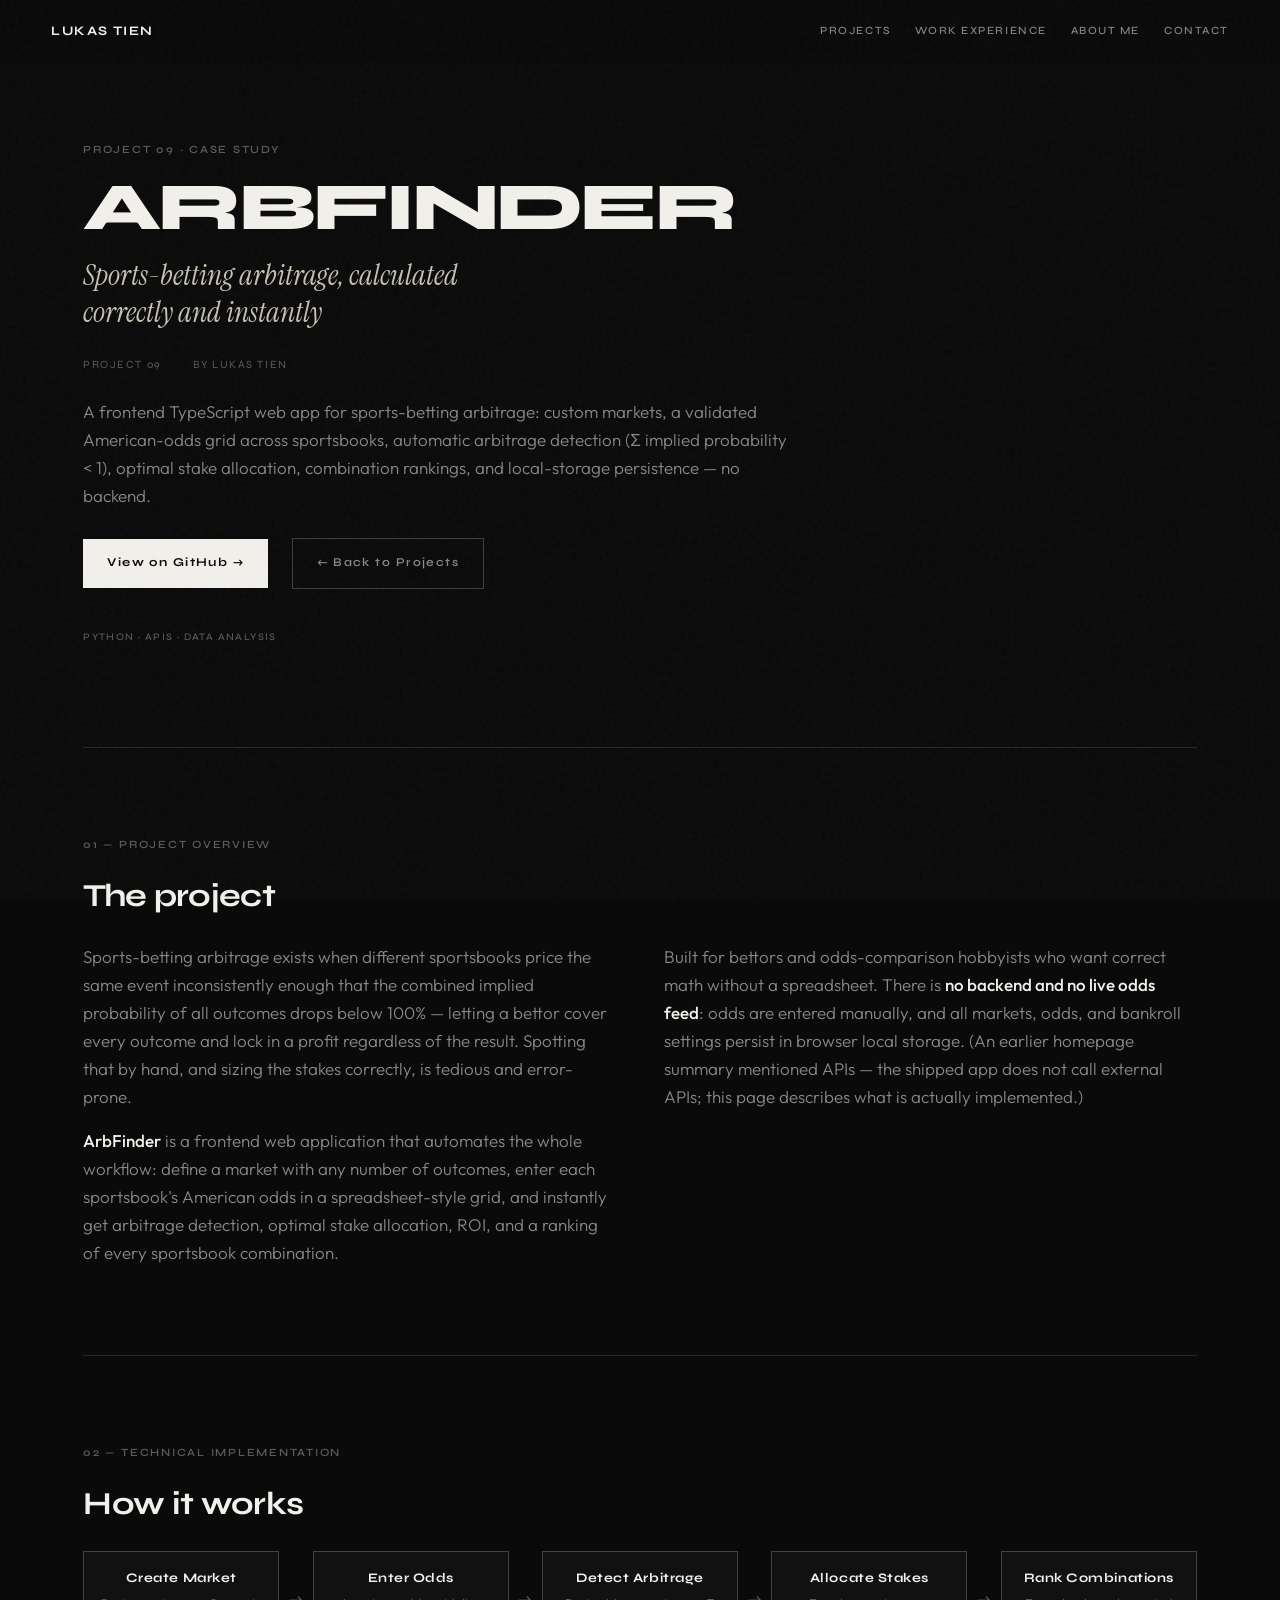
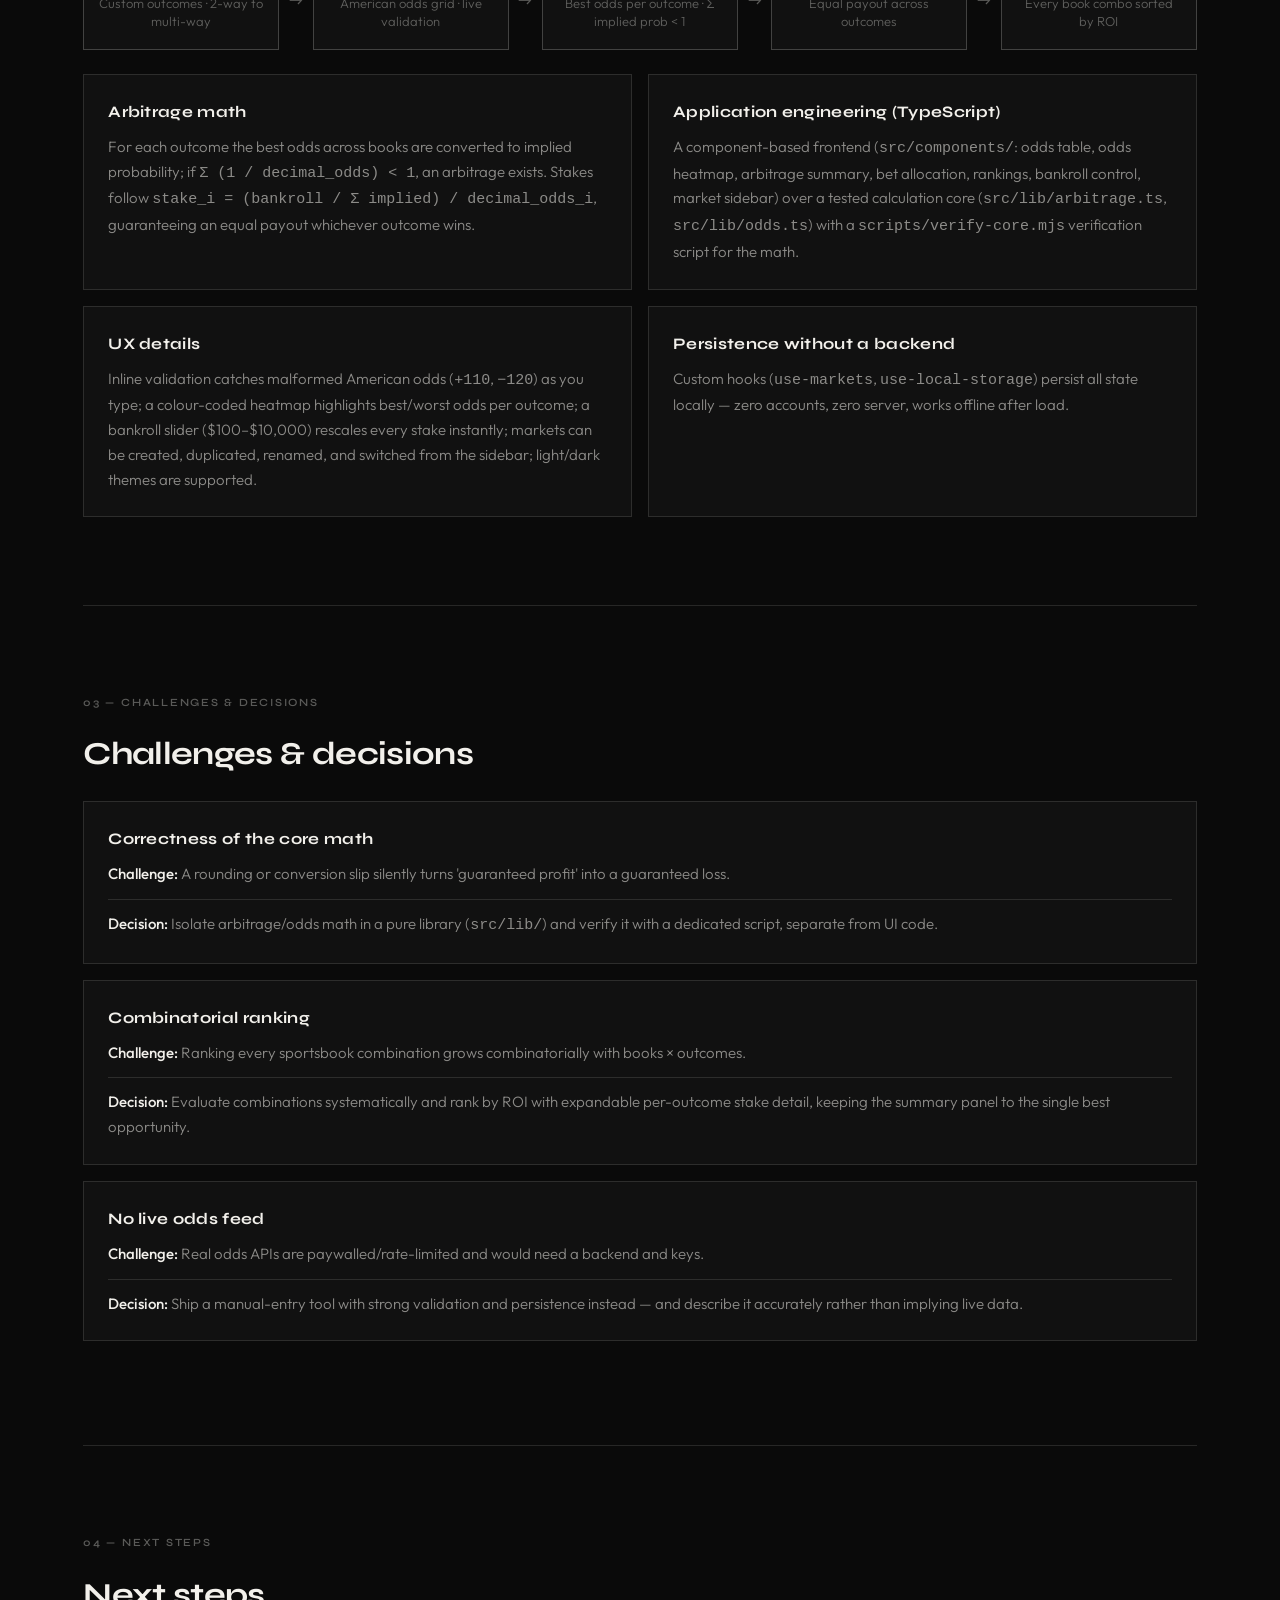
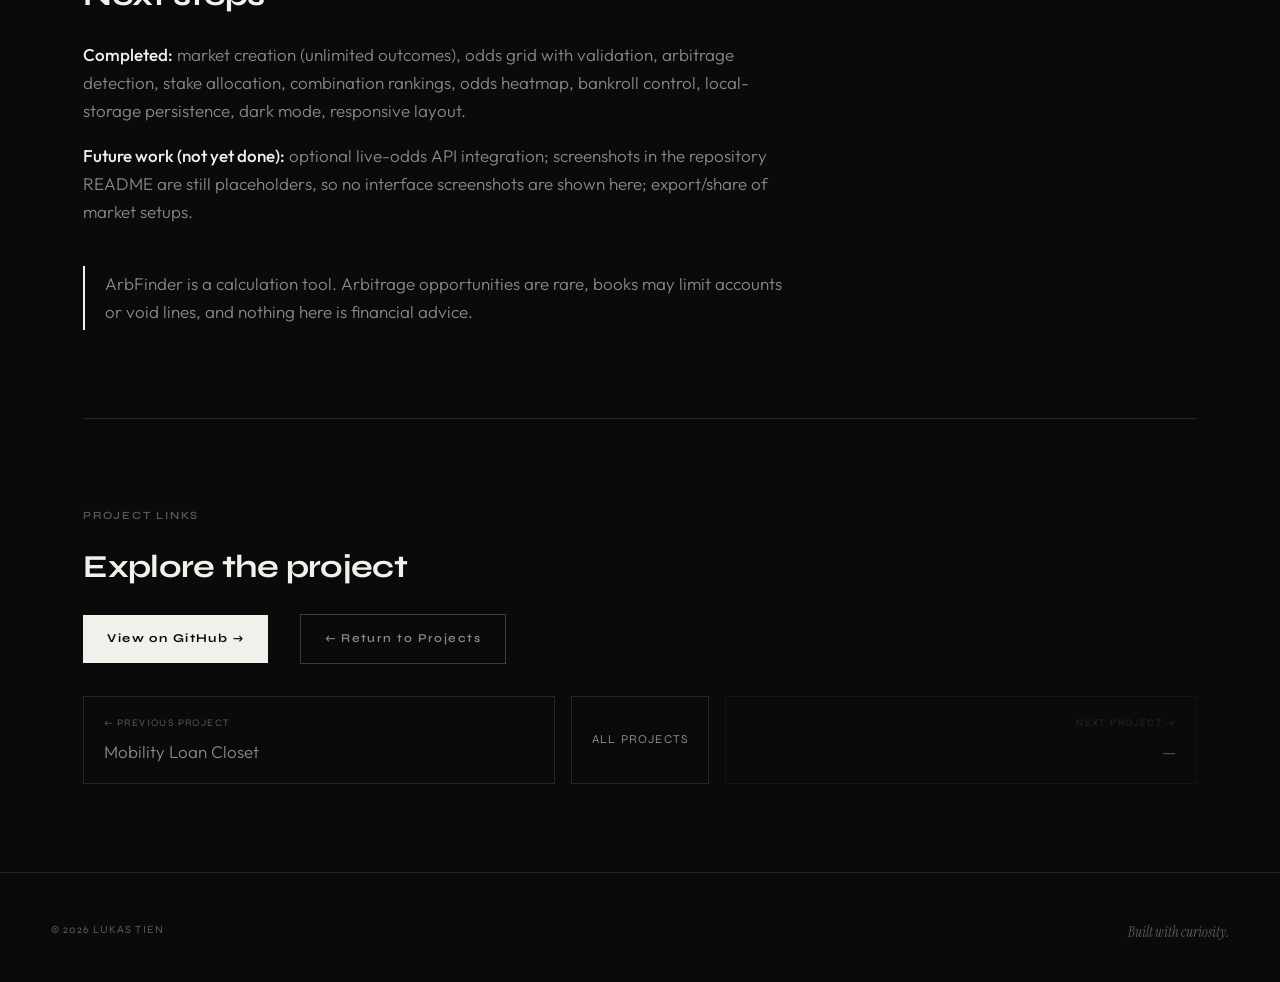
==== projects/arbfinder/index.html @ be638fed "Transform portfolio into interactive project archive with 9 case studies" ====
<!DOCTYPE html>
<html lang="en">
<head>
  <meta charset="UTF-8" />
  <meta name="viewport" content="width=device-width, initial-scale=1.0" />
  <meta name="description" content="A frontend TypeScript web app for sports-betting arbitrage: custom markets, a validated American-odds grid across sportsbooks, automatic arbitrage detection (Σ implied probability < 1), optimal stake allocation, combination rankings, and local-storage persistence — no backend." />
  <title>ArbFinder — Case Study | Lukas Tien</title>
  <link rel="icon" href="../../assets/favicon.svg" type="image/svg+xml" />
  <meta property="og:type" content="article" />
  <meta property="og:title" content="ArbFinder | Lukas Tien" />
  <meta property="og:description" content="A frontend TypeScript web app for sports-betting arbitrage: custom markets, a validated American-odds grid across sportsbooks, automatic arbitrage detection (Σ implied probability < 1), optimal stake allocation, combination rankings, and local-storage persistence — no backend." />
  <meta property="og:url" content="https://lukastien.github.io/projects/arbfinder/" />
  
  <link rel="preconnect" href="https://fonts.googleapis.com" />
  <link rel="preconnect" href="https://fonts.gstatic.com" crossorigin />
  <link href="https://fonts.googleapis.com/css2?family=Instrument+Serif:ital@0;1&family=Outfit:wght@300;400;500&family=Syne:wght@500;600;700;800&display=swap" rel="stylesheet" />
  <link rel="stylesheet" href="../../styles.css" />
  <link rel="stylesheet" href="../../case-study.css" />
</head>
<body>
  <a class="skip-link" href="#main">Skip to content</a>
  <header class="site-header">
    <a href="../../index.html#top" class="logo">LUKAS TIEN</a>
    <nav class="nav" aria-label="Primary">
      <a href="../../index.html#projects">PROJECTS</a>
      <a href="../../index.html#experience">WORK EXPERIENCE</a>
      <a href="../../index.html#about">ABOUT ME</a>
      <a href="../../index.html#contact">CONTACT</a>
    </nav>
    <button class="nav-toggle" aria-label="Open menu" aria-expanded="false"><span></span><span></span></button>
  </header>
  <nav class="mobile-nav" aria-label="Mobile" hidden>
    <a href="../../index.html#projects">PROJECTS</a>
    <a href="../../index.html#experience">WORK EXPERIENCE</a>
    <a href="../../index.html#about">ABOUT ME</a>
    <a href="../../index.html#contact">CONTACT</a>
  </nav>
  <main class="case-main" id="main">
    <section class="case-section case-hero" aria-labelledby="case-title">
      <p class="case-kicker">PROJECT 09 · CASE STUDY</p>
      <h1 id="case-title" class="case-title">ARBFINDER</h1>
      <p class="case-subtitle">Sports-betting arbitrage, calculated correctly and instantly</p>
      <div class="case-meta"><span>PROJECT 09</span><span>BY LUKAS TIEN</span></div>
      <div class="case-copy"><p>A frontend TypeScript web app for sports-betting arbitrage: custom markets, a validated American-odds grid across sportsbooks, automatic arbitrage detection (Σ implied probability < 1), optimal stake allocation, combination rankings, and local-storage persistence — no backend.</p></div>
      <div class="case-actions"><a class="btn-primary" href="https://github.com/lukastien/arbfinder" target="_blank" rel="noopener noreferrer">View on GitHub →</a><a class="btn-ghost" href="../../index.html#projects">← Back to Projects</a></div>
      <p class="timeline-tech">PYTHON · APIS · DATA ANALYSIS</p>
    </section>
    <section class="case-section" aria-labelledby="ov9"><p class="case-kicker">01 — PROJECT OVERVIEW</p><h2 id="ov9" class="case-h2">The project</h2><div class="two-col"><div class="case-copy"><p>Sports-betting arbitrage exists when different sportsbooks price the same event inconsistently enough that the combined implied probability of all outcomes drops below 100% — letting a bettor cover every outcome and lock in a profit regardless of the result. Spotting that by hand, and sizing the stakes correctly, is tedious and error-prone.</p><p><strong>ArbFinder</strong> is a frontend web application that automates the whole workflow: define a market with any number of outcomes, enter each sportsbook's American odds in a spreadsheet-style grid, and instantly get arbitrage detection, optimal stake allocation, ROI, and a ranking of every sportsbook combination.</p></div><div class="case-copy"><p>Built for bettors and odds-comparison hobbyists who want correct math without a spreadsheet. There is <strong>no backend and no live odds feed</strong>: odds are entered manually, and all markets, odds, and bankroll settings persist in browser local storage. (An earlier homepage summary mentioned APIs — the shipped app does not call external APIs; this page describes what is actually implemented.)</p></div></div></section>
    <section class="case-section" aria-labelledby="tech9"><p class="case-kicker">02 — TECHNICAL IMPLEMENTATION</p><h2 id="tech9" class="case-h2">How it works</h2><div class="arch-flow" role="img" aria-label="Workflow: Create Market then Enter Odds then Detect Arbitrage then Allocate Stakes then Rank Combinations"><div class="arch-node"><b>Create Market</b><span>Custom outcomes · 2-way to multi-way</span></div><span class="arch-arrow" aria-hidden="true">→</span><div class="arch-node"><b>Enter Odds</b><span>American odds grid · live validation</span></div><span class="arch-arrow" aria-hidden="true">→</span><div class="arch-node"><b>Detect Arbitrage</b><span>Best odds per outcome · Σ implied prob &lt; 1</span></div><span class="arch-arrow" aria-hidden="true">→</span><div class="arch-node"><b>Allocate Stakes</b><span>Equal payout across outcomes</span></div><span class="arch-arrow" aria-hidden="true">→</span><div class="arch-node"><b>Rank Combinations</b><span>Every book combo sorted by ROI</span></div></div><div style="margin-top:1.5rem;"><div class="card-grid"><article class="info-card"><h3 class="case-h3">Arbitrage math</h3><p>For each outcome the best odds across books are converted to implied probability; if <code>Σ (1 / decimal_odds) &lt; 1</code>, an arbitrage exists. Stakes follow <code>stake_i = (bankroll / Σ implied) / decimal_odds_i</code>, guaranteeing an equal payout whichever outcome wins.</p></article><article class="info-card"><h3 class="case-h3">Application engineering (TypeScript)</h3><p>A component-based frontend (<code>src/components/</code>: odds table, odds heatmap, arbitrage summary, bet allocation, rankings, bankroll control, market sidebar) over a tested calculation core (<code>src/lib/arbitrage.ts</code>, <code>src/lib/odds.ts</code>) with a <code>scripts/verify-core.mjs</code> verification script for the math.</p></article><article class="info-card"><h3 class="case-h3">UX details</h3><p>Inline validation catches malformed American odds (<code>+110</code>, <code>−120</code>) as you type; a colour-coded heatmap highlights best/worst odds per outcome; a bankroll slider ($100–$10,000) rescales every stake instantly; markets can be created, duplicated, renamed, and switched from the sidebar; light/dark themes are supported.</p></article><article class="info-card"><h3 class="case-h3">Persistence without a backend</h3><p>Custom hooks (<code>use-markets</code>, <code>use-local-storage</code>) persist all state locally — zero accounts, zero server, works offline after load.</p></article></div></div></section>
    <section class="case-section" aria-labelledby="ch9"><p class="case-kicker">03 — CHALLENGES & DECISIONS</p><h2 id="ch9" class="case-h2">Challenges & decisions</h2><article class="challenge-card"><h3 class="case-h3">Correctness of the core math</h3><p><strong>Challenge:</strong> A rounding or conversion slip silently turns 'guaranteed profit' into a guaranteed loss.</p><p class="decision"><strong>Decision:</strong> Isolate arbitrage/odds math in a pure library (<code>src/lib/</code>) and verify it with a dedicated script, separate from UI code.</p></article><article class="challenge-card"><h3 class="case-h3">Combinatorial ranking</h3><p><strong>Challenge:</strong> Ranking every sportsbook combination grows combinatorially with books × outcomes.</p><p class="decision"><strong>Decision:</strong> Evaluate combinations systematically and rank by ROI with expandable per-outcome stake detail, keeping the summary panel to the single best opportunity.</p></article><article class="challenge-card"><h3 class="case-h3">No live odds feed</h3><p><strong>Challenge:</strong> Real odds APIs are paywalled/rate-limited and would need a backend and keys.</p><p class="decision"><strong>Decision:</strong> Ship a manual-entry tool with strong validation and persistence instead — and describe it accurately rather than implying live data.</p></article></section>
    <section class="case-section" aria-labelledby="next9"><p class="case-kicker">04 — NEXT STEPS</p><h2 id="next9" class="case-h2">Next steps</h2><div class="case-copy"><p><strong>Completed:</strong> market creation (unlimited outcomes), odds grid with validation, arbitrage detection, stake allocation, combination rankings, odds heatmap, bankroll control, local-storage persistence, dark mode, responsive layout.</p><p><strong>Future work (not yet done):</strong> optional live-odds API integration; screenshots in the repository README are still placeholders, so no interface screenshots are shown here; export/share of market setups.</p><p class="callout">ArbFinder is a calculation tool. Arbitrage opportunities are rare, books may limit accounts or void lines, and nothing here is financial advice.</p></div></section>

    <section class="case-section" aria-labelledby="links-title">
      <p class="case-kicker">PROJECT LINKS</p>
      <h2 id="links-title" class="case-h2">Explore the project</h2>
      <div class="case-footer-links"><a class="btn-primary" href="https://github.com/lukastien/arbfinder" target="_blank" rel="noopener noreferrer">View on GitHub →</a><a class="btn-ghost" href="../../index.html#projects">← Return to Projects</a></div>
      <nav class="project-nav" aria-label="Project navigation">
      <a class="nav-prev" href="../mobility-loan-closet/"><span>← PREVIOUS PROJECT</span>Mobility Loan Closet</a>
      <a class="nav-all" href="../../index.html#projects">ALL PROJECTS</a>
      <div class="is-empty nav-next"><span>NEXT PROJECT →</span>—</div>
    </nav>
    </section>
  </main>
  <footer class="site-footer"><p>© 2026 LUKAS TIEN</p><p class="footer-note">Built with curiosity.</p></footer>
  <dialog class="lightbox" aria-label="Enlarged image"><div class="lightbox-bar"><span class="lightbox-title">Image</span><button class="lightbox-close" type="button">Close ✕</button></div><img src="" alt="" /></dialog>
  <script src="../../script.js"></script>
  <script src="../../case-study.js"></script>
</body>
</html>
---- styles.css ----
/* ========================================
   Lukas Tien — Portfolio
   Minimal editorial / creative studio
   ======================================== */

:root {
  --bg: #0a0a0a;
  --bg-elevated: #111111;
  --text: #f2f0eb;
  --text-muted: rgba(242, 240, 235, 0.55);
  --text-faint: rgba(242, 240, 235, 0.35);
  --border: rgba(242, 240, 235, 0.12);
  --border-strong: rgba(242, 240, 235, 0.22);
  --accent-serif: #c8c2b4;

  --font-display: "Syne", sans-serif;
  --font-serif: "Instrument Serif", Georgia, serif;
  --font-body: "Outfit", sans-serif;

  --space-xs: 0.5rem;
  --space-sm: 1rem;
  --space-md: 1.5rem;
  --space-lg: 3rem;
  --space-xl: 5rem;
  --space-2xl: 8rem;

  --header-h: 4rem;
  --ease: cubic-bezier(0.22, 1, 0.36, 1);
  --timeline-rail: 1.25rem;
}

/* Reset */
*,
*::before,
*::after {
  box-sizing: border-box;
  margin: 0;
  padding: 0;
}

html {
  scroll-behavior: smooth;
  scroll-padding-top: var(--header-h);
}

body {
  background: var(--bg);
  color: var(--text);
  font-family: var(--font-body);
  font-weight: 300;
  font-size: 1.0625rem;
  line-height: 1.65;
  -webkit-font-smoothing: antialiased;
  -moz-osx-font-smoothing: grayscale;
  overflow-x: hidden;
}

a {
  color: inherit;
  text-decoration: none;
}

img {
  max-width: 100%;
  display: block;
}

ul {
  list-style: none;
}

.hidden {
  display: none !important;
}

/* Subtle grain texture */
body::before {
  content: "";
  position: fixed;
  inset: 0;
  pointer-events: none;
  z-index: 9999;
  opacity: 0.035;
  background-image: url("data:image/svg+xml,%3Csvg viewBox='0 0 256 256' xmlns='http://www.w3.org/2000/svg'%3E%3Cfilter id='n'%3E%3CfeTurbulence type='fractalNoise' baseFrequency='0.85' numOctaves='4' stitchTiles='stitch'/%3E%3C/filter%3E%3Crect width='100%25' height='100%25' filter='url(%23n)'/%3E%3C/svg%3E");
}

/* ========================================
   Header / Nav
   ======================================== */

.site-header {
  position: fixed;
  top: 0;
  left: 0;
  right: 0;
  z-index: 100;
  display: flex;
  align-items: center;
  justify-content: space-between;
  height: var(--header-h);
  padding: 0 clamp(1.25rem, 4vw, 3.5rem);
  background: rgba(10, 10, 10, 0.85);
  backdrop-filter: blur(12px);
  -webkit-backdrop-filter: blur(12px);
  border-bottom: 1px solid transparent;
  transition: border-color 0.3s var(--ease);
}

.site-header.scrolled {
  border-bottom-color: var(--border);
}

.logo {
  font-family: var(--font-display);
  font-weight: 700;
  font-size: 0.8125rem;
  letter-spacing: 0.12em;
  transition: opacity 0.25s var(--ease);
}

.logo:hover {
  opacity: 0.6;
}

.nav {
  display: flex;
  flex-wrap: wrap;
  justify-content: flex-end;
  gap: 1.5rem;
}

.nav a {
  font-family: var(--font-display);
  font-weight: 500;
  font-size: 0.6875rem;
  letter-spacing: 0.14em;
  color: var(--text-muted);
  transition: color 0.25s var(--ease);
}

.nav a:hover {
  color: var(--text);
}

.nav-toggle {
  display: none;
  flex-direction: column;
  justify-content: center;
  gap: 6px;
  width: 2rem;
  height: 2rem;
  background: none;
  border: none;
  cursor: pointer;
  padding: 0;
}

.nav-toggle span {
  display: block;
  width: 100%;
  height: 1px;
  background: var(--text);
  transition: transform 0.3s var(--ease), opacity 0.3s var(--ease);
}

.nav-toggle[aria-expanded="true"] span:first-child {
  transform: translateY(3.5px) rotate(45deg);
}

.nav-toggle[aria-expanded="true"] span:last-child {
  transform: translateY(-3.5px) rotate(-45deg);
}

.mobile-nav {
  position: fixed;
  top: var(--header-h);
  left: 0;
  right: 0;
  z-index: 99;
  display: flex;
  flex-direction: column;
  background: var(--bg);
  border-bottom: 1px solid var(--border);
  padding: 0.5rem 0;
}

.mobile-nav[hidden] {
  display: none;
}

.mobile-nav a {
  font-family: var(--font-display);
  font-weight: 600;
  font-size: 0.8125rem;
  letter-spacing: 0.12em;
  padding: 1.1rem clamp(1.25rem, 4vw, 3.5rem);
  color: var(--text-muted);
  border-bottom: 1px solid var(--border);
  transition: color 0.2s var(--ease), padding-left 0.25s var(--ease);
}

.mobile-nav a:last-child {
  border-bottom: none;
}

.mobile-nav a:hover {
  color: var(--text);
  padding-left: calc(clamp(1.25rem, 4vw, 3.5rem) + 0.35rem);
}

/* ========================================
   Shared
   ======================================== */

main {
  padding: 0 clamp(1.25rem, 4vw, 3.5rem);
}

.section {
  padding-top: var(--space-2xl);
  padding-bottom: var(--space-2xl);
  border-top: 1px solid var(--border);
}

.section-title {
  font-family: var(--font-display);
  font-weight: 700;
  font-size: clamp(1.5rem, 3.5vw, 2.25rem);
  letter-spacing: -0.02em;
  margin-bottom: var(--space-lg);
}

/* ========================================
   Hero
   ======================================== */

.hero {
  min-height: 100vh;
  min-height: 100dvh;
  display: flex;
  flex-direction: column;
  justify-content: center;
  padding-top: calc(var(--header-h) + var(--space-lg));
  padding-bottom: var(--space-xl);
  background:
    radial-gradient(ellipse 80% 50% at 10% 0%, rgba(242, 240, 235, 0.03) 0%, transparent 55%),
    radial-gradient(ellipse 60% 40% at 90% 80%, rgba(200, 194, 180, 0.025) 0%, transparent 50%);
}

.hero-name {
  font-family: var(--font-display);
  font-weight: 800;
  font-size: clamp(3rem, 10vw, 7.5rem);
  line-height: 0.95;
  letter-spacing: -0.04em;
  margin-bottom: clamp(1.25rem, 3vh, 2rem);
}

.hero-role {
  font-family: var(--font-display);
  font-weight: 600;
  font-size: clamp(0.8125rem, 1.6vw, 1rem);
  letter-spacing: 0.18em;
  color: var(--text);
  margin-bottom: 0.75rem;
}

.hero-fields {
  font-family: var(--font-display);
  font-weight: 500;
  font-size: clamp(0.6875rem, 1.3vw, 0.8125rem);
  letter-spacing: 0.16em;
  color: var(--text-muted);
}

/* ========================================
   Timeline (Projects + Experience)
   ======================================== */

.timeline {
  position: relative;
  display: flex;
  flex-direction: column;
  gap: 0;
  padding-left: 0;
}

/* Vertical rail */
.timeline::before {
  content: "";
  position: absolute;
  top: 0.55rem;
  bottom: 0.55rem;
  left: calc(var(--timeline-rail) / 2);
  width: 1px;
  background: var(--border);
  transform: translateX(-50%);
}

.timeline-item {
  display: grid;
  grid-template-columns: var(--timeline-rail) 1fr;
  gap: clamp(1.25rem, 3vw, 2.5rem);
  padding: clamp(1.5rem, 3vw, 2.25rem) 0;
  position: relative;
}

.timeline-item:first-child {
  padding-top: 0.25rem;
}

.timeline-item:last-child {
  padding-bottom: 0.25rem;
}

.timeline-marker {
  position: relative;
  display: flex;
  justify-content: center;
  padding-top: 0.55rem;
}

.timeline-dot {
  width: 0.5rem;
  height: 0.5rem;
  border-radius: 50%;
  background: var(--bg);
  border: 1px solid var(--border-strong);
  transition: background-color 0.3s var(--ease), border-color 0.3s var(--ease), transform 0.3s var(--ease);
  z-index: 1;
}

.timeline-content {
  min-width: 0;
  transition: transform 0.35s var(--ease);
}

.timeline-item:hover .timeline-content {
  transform: translateX(4px);
}

.timeline-item:hover .timeline-dot {
  background: var(--text);
  border-color: var(--text);
  transform: scale(1.15);
}

.timeline-meta {
  display: block;
  font-family: var(--font-display);
  font-weight: 500;
  font-size: 0.6875rem;
  letter-spacing: 0.14em;
  color: var(--text-faint);
  margin-bottom: 0.65rem;
}

.timeline-heading {
  font-family: var(--font-display);
  font-weight: 700;
  font-size: clamp(1.15rem, 2.8vw, 1.75rem);
  letter-spacing: -0.02em;
  line-height: 1.2;
  margin-bottom: 0.75rem;
  transition: letter-spacing 0.35s var(--ease);
}

.timeline-item:hover .timeline-heading {
  letter-spacing: -0.01em;
}

.timeline-desc {
  color: var(--text-muted);
  font-size: clamp(0.9375rem, 1.4vw, 1.0625rem);
  max-width: 40rem;
  margin-bottom: 1rem;
}

.timeline-tech {
  font-family: var(--font-display);
  font-weight: 500;
  font-size: 0.625rem;
  letter-spacing: 0.14em;
  color: var(--text-faint);
  margin-bottom: 0.85rem;
}

.timeline-repo {
  display: inline-block;
  font-family: var(--font-display);
  font-weight: 600;
  font-size: 0.6875rem;
  letter-spacing: 0.1em;
  color: var(--text-muted);
  border-bottom: 1px solid var(--border);
  padding-bottom: 0.15rem;
  transition: color 0.25s var(--ease), border-color 0.25s var(--ease);
}

.timeline-repo:hover {
  color: var(--text);
  border-bottom-color: var(--text);
}

/* ========================================
   Featured Project
   ======================================== */

.featured-project {
  border: 1px solid var(--border-strong);
  background: var(--bg-elevated);
  margin-bottom: var(--space-xl);
}

.featured-media {
  position: relative;
  border-bottom: 1px solid var(--border);
  overflow: hidden;
}

.featured-media img {
  width: 100%;
  height: auto;
  transition: transform 0.6s var(--ease), opacity 0.3s var(--ease);
}

.featured-media a:hover img,
.featured-media a:focus-visible img {
  transform: scale(1.015);
  opacity: 0.92;
}

.featured-media a:focus-visible {
  outline: 2px solid var(--text);
  outline-offset: -2px;
}

.featured-badge {
  position: absolute;
  top: 1rem;
  left: 1rem;
  font-family: var(--font-display);
  font-weight: 700;
  font-size: 0.625rem;
  letter-spacing: 0.16em;
  color: var(--bg);
  background: var(--text);
  padding: 0.4rem 0.7rem;
  pointer-events: none;
}

.featured-body {
  padding: clamp(1.5rem, 3.5vw, 2.75rem);
}

.featured-heading {
  font-family: var(--font-display);
  font-weight: 800;
  font-size: clamp(1.6rem, 4vw, 2.6rem);
  letter-spacing: -0.03em;
  line-height: 1.05;
  margin-bottom: 0.5rem;
}

.featured-subtitle {
  font-family: var(--font-serif);
  font-style: italic;
  font-size: clamp(1.05rem, 2vw, 1.3rem);
  color: var(--accent-serif);
  margin-bottom: 1.25rem;
}

.featured-highlights {
  display: grid;
  grid-template-columns: 1fr 1fr;
  gap: 0.85rem 2rem;
  margin: 1.5rem 0;
  padding: 1.25rem 0;
  border-top: 1px solid var(--border);
  border-bottom: 1px solid var(--border);
}

.featured-highlights li {
  position: relative;
  padding-left: 1rem;
  color: var(--text-muted);
  font-size: 0.9375rem;
  line-height: 1.55;
}

.featured-highlights li::before {
  content: "";
  position: absolute;
  left: 0;
  top: 0.65em;
  width: 0.35rem;
  height: 1px;
  background: var(--border-strong);
}

.featured-highlights strong {
  color: var(--text);
  font-weight: 500;
}

.featured-links {
  display: flex;
  flex-wrap: wrap;
  align-items: center;
  gap: 1rem 2rem;
  margin-top: 1.5rem;
}

.featured-cta {
  font-family: var(--font-display);
  font-weight: 700;
  font-size: 0.75rem;
  letter-spacing: 0.12em;
  color: var(--bg);
  background: var(--text);
  padding: 0.85rem 1.4rem;
  transition: opacity 0.25s var(--ease), transform 0.25s var(--ease);
}

.featured-cta:hover,
.featured-cta:focus-visible {
  opacity: 0.85;
  transform: translateY(-1px);
}

@media (max-width: 780px) {
  .featured-highlights {
    grid-template-columns: 1fr;
  }

  .featured-links {
    flex-direction: column;
    align-items: flex-start;
  }
}

/* ========================================
   Work Experience
   ======================================== */

.experience-note {
  font-family: var(--font-serif);
  font-style: italic;
  font-size: 0.9375rem;
  color: var(--text-faint);
  margin-bottom: var(--space-md);
  padding-left: calc(var(--timeline-rail) + clamp(1.25rem, 3vw, 2.5rem));
}

.experience-org {
  font-family: var(--font-display);
  font-weight: 600;
  font-size: 0.8125rem;
  letter-spacing: 0.1em;
  color: var(--text-muted);
  margin-bottom: 0.4rem;
}

.experience-details {
  font-family: var(--font-display);
  font-weight: 500;
  font-size: 0.6875rem;
  letter-spacing: 0.08em;
  color: var(--text-faint);
  margin-bottom: 0.9rem;
}

.experience-sep {
  margin: 0 0.35rem;
}

.experience-bullets {
  display: flex;
  flex-direction: column;
  gap: 0.4rem;
  margin-top: 0.25rem;
}

.experience-bullets li {
  position: relative;
  padding-left: 1rem;
  color: var(--text-muted);
  font-size: clamp(0.9rem, 1.3vw, 1rem);
  line-height: 1.55;
}

.experience-bullets li::before {
  content: "";
  position: absolute;
  left: 0;
  top: 0.6em;
  width: 0.3rem;
  height: 1px;
  background: var(--border-strong);
}

/* ========================================
   About
   ======================================== */

.about-lead {
  font-family: var(--font-display);
  font-weight: 700;
  font-size: clamp(1.5rem, 4vw, 2.75rem);
  line-height: 1.15;
  letter-spacing: -0.025em;
  max-width: 18ch;
  margin-bottom: var(--space-lg);
}

.about-content {
  max-width: 36rem;
  display: flex;
  flex-direction: column;
  gap: 1.25rem;
}

.about-content p {
  color: var(--text-muted);
  font-size: clamp(1rem, 1.5vw, 1.125rem);
}

/* ========================================
   Contact
   ======================================== */

.contact-invite {
  font-family: var(--font-serif);
  font-style: italic;
  font-size: clamp(1.35rem, 3vw, 2rem);
  color: var(--accent-serif);
  margin-bottom: var(--space-lg);
  letter-spacing: -0.01em;
}

.contact-links {
  display: flex;
  flex-wrap: wrap;
  gap: 0.75rem 2.5rem;
}

.contact-links a {
  font-family: var(--font-display);
  font-weight: 600;
  font-size: 0.875rem;
  letter-spacing: 0.12em;
  color: var(--text-muted);
  border-bottom: 1px solid var(--border-strong);
  padding: 0.35rem 0;
  transition: color 0.25s var(--ease), border-color 0.25s var(--ease);
}

.contact-links a:hover {
  color: var(--text);
  border-bottom-color: var(--text);
}

/* ========================================
   Footer
   ======================================== */

.site-footer {
  display: flex;
  flex-wrap: wrap;
  justify-content: space-between;
  gap: 0.75rem 2rem;
  padding: var(--space-lg) clamp(1.25rem, 4vw, 3.5rem);
  border-top: 1px solid var(--border);
  font-family: var(--font-display);
  font-size: 0.6875rem;
  letter-spacing: 0.1em;
  color: var(--text-faint);
}

.footer-note {
  font-family: var(--font-serif);
  font-style: italic;
  letter-spacing: 0;
  font-size: 0.875rem;
}

/* ========================================
   Responsive — Mid
   ======================================== */

@media (max-width: 960px) {
  .nav {
    gap: 1.15rem;
  }

  .nav a {
    font-size: 0.625rem;
    letter-spacing: 0.1em;
  }
}

/* ========================================
   Responsive — Mobile
   ======================================== */

@media (max-width: 780px) {
  .nav {
    display: none;
  }

  .nav-toggle {
    display: flex;
  }

  .hero {
    padding-top: calc(var(--header-h) + 2rem);
    padding-bottom: 3rem;
  }

  .hero-name {
    font-size: clamp(2.75rem, 14vw, 4.5rem);
  }

  .hero-fields {
    letter-spacing: 0.1em;
    line-height: 1.6;
  }

  .section {
    padding-top: var(--space-xl);
    padding-bottom: var(--space-xl);
  }

  .timeline::before {
    left: 0.35rem;
  }

  .timeline-item {
    grid-template-columns: 0.7rem 1fr;
    gap: 1rem;
    padding: 1.35rem 0;
  }

  .timeline-item:hover .timeline-content {
    transform: none;
  }

  .timeline-marker {
    padding-top: 0.5rem;
  }

  .experience-note {
    padding-left: 0;
    margin-bottom: var(--space-sm);
  }

  .about-lead {
    max-width: 100%;
  }

  .contact-links {
    flex-direction: column;
    gap: 1.1rem;
  }

  .contact-links a {
    font-size: 1rem;
    padding: 0.45rem 0;
    width: fit-content;
  }

  .site-footer {
    flex-direction: column;
    gap: 0.5rem;
  }
}

/* Reduced motion */
@media (prefers-reduced-motion: reduce) {
  html {
    scroll-behavior: auto;
  }

  *,
  *::before,
  *::after {
    transition-duration: 0.01ms !important;
    animation-duration: 0.01ms !important;
  }
}

/* ========================================
   Clickable Timeline Projects
   ======================================== */

.skip-link {
  position: absolute;
  left: 1rem;
  top: -100px;
  z-index: 200;
  background: var(--text);
  color: var(--bg);
  font-family: var(--font-display);
  font-size: 0.75rem;
  letter-spacing: 0.1em;
  padding: 0.75rem 1rem;
}

.skip-link:focus {
  top: 1rem;
}

.timeline-title-link {
  display: inline;
}

.timeline-title-link::after {
  content: "";
  position: absolute;
  inset: 0;
}

.timeline-arrow {
  display: inline-block;
  opacity: 0;
  transform: translateX(-4px);
  transition: opacity 0.25s var(--ease), transform 0.25s var(--ease);
  color: var(--text-muted);
}

.timeline-item:hover .timeline-arrow,
.timeline-item:focus-within .timeline-arrow {
  opacity: 1;
  transform: translateX(0);
}

.timeline-item:focus-within {
  outline: 1px solid var(--border-strong);
  outline-offset: 0.5rem;
}

.timeline-title-link:focus-visible {
  outline: 2px solid var(--text);
  outline-offset: 3px;
}

.timeline-view {
  position: relative;
  z-index: 2;
  display: inline-block;
  font-family: var(--font-display);
  font-weight: 600;
  font-size: 0.6875rem;
  letter-spacing: 0.1em;
  color: var(--text-muted);
  border-bottom: 1px solid var(--border);
  padding: 0.35rem 0 0.15rem;
  transition: color 0.25s var(--ease), border-color 0.25s var(--ease);
}

.timeline-view:hover,
.timeline-view:focus-visible {
  color: var(--text);
  border-bottom-color: var(--text);
}
---- case-study.css ----
/* Nintendo Intelligence Hub — case study (extends ../../styles.css) */

.case-main { max-width: 76rem; margin: 0 auto; }
.case-section { padding: clamp(3rem,7vw,5.5rem) 0; border-top: 1px solid var(--border); }
.case-section:first-child { border-top: none; }
.case-kicker { font-family: var(--font-display); font-weight:600; font-size:.6875rem; letter-spacing:.16em; color:var(--text-faint); margin-bottom:1rem; }
.case-title { font-family: var(--font-display); font-weight:800; font-size:clamp(2.2rem,6vw,4.2rem); line-height:.98; letter-spacing:-.04em; margin-bottom:1rem; }
.case-subtitle { font-family: var(--font-serif); font-style:italic; font-size:clamp(1.25rem,2.8vw,1.8rem); color:var(--accent-serif); line-height:1.3; margin-bottom:1.5rem; max-width:32ch; }
.case-h2 { font-family: var(--font-display); font-weight:700; font-size:clamp(1.4rem,3vw,2rem); letter-spacing:-.02em; margin-bottom:1.25rem; }
.case-h3 { font-family: var(--font-display); font-weight:700; font-size:1rem; letter-spacing:.02em; margin-bottom:.6rem; }
.case-copy { color:var(--text-muted); max-width:44rem; display:flex; flex-direction:column; gap:1rem; }
.case-copy strong, .challenge-card strong { color:var(--text); font-weight:500; }
.case-hero { padding-top: calc(var(--header-h) + clamp(2.5rem,6vw,5rem)); }
.case-meta { display:flex; flex-wrap:wrap; gap:.6rem 2rem; font-family:var(--font-display); font-size:.6875rem; letter-spacing:.14em; color:var(--text-faint); margin-bottom:1.5rem; }
.case-actions { display:flex; flex-wrap:wrap; gap:1rem 1.5rem; align-items:center; margin:1.75rem 0 2.5rem; }
.btn-primary { font-family:var(--font-display); font-weight:700; font-size:.75rem; letter-spacing:.12em; color:var(--bg); background:var(--text); padding:.9rem 1.5rem; transition:opacity .25s var(--ease), transform .25s var(--ease); }
.btn-primary:hover,.btn-primary:focus-visible { opacity:.85; transform:translateY(-1px); }
.btn-ghost { font-family:var(--font-display); font-weight:600; font-size:.75rem; letter-spacing:.12em; color:var(--text-muted); border:1px solid var(--border-strong); padding:.9rem 1.5rem; transition:color .25s,border-color .25s; }
.btn-ghost:hover,.btn-ghost:focus-visible { color:var(--text); border-color:var(--text); }
.hero-img, .gallery-img { width:100%; height:auto; border:1px solid var(--border); }
.figure { margin:0; }
.figure figcaption, .gallery-card figcaption { color:var(--text-faint); font-size:.875rem; line-height:1.55; padding-top:.75rem; }
.figure figcaption strong, .gallery-card figcaption strong { color:var(--text-muted); font-weight:500; font-family:var(--font-display); font-size:.6875rem; letter-spacing:.1em; display:block; margin-bottom:.25rem; }
.disclaimer { border:1px solid var(--border); padding:1rem 1.25rem; color:var(--text-faint); font-size:.9rem; margin-top:1.5rem; max-width:44rem; }
.metrics-grid { display:grid; grid-template-columns:repeat(5,1fr); border:1px solid var(--border-strong); }
.metric { padding:clamp(1.25rem,2.5vw,2rem) 1rem; text-align:center; border-left:1px solid var(--border); }
.metric:first-child{border-left:none;}
.metric-value { display:block; font-family:var(--font-display); font-weight:800; font-size:clamp(1.8rem,4vw,3rem); letter-spacing:-.03em; line-height:1; margin-bottom:.6rem; }
.metric-label { font-family:var(--font-display); font-size:.625rem; font-weight:600; letter-spacing:.14em; color:var(--text-faint); line-height:1.5; }
.arch-flow { display:flex; align-items:stretch; gap:.6rem; }
.arch-node { flex:1; border:1px solid var(--border-strong); background:var(--bg-elevated); padding:1.1rem .9rem; text-align:center; display:flex; flex-direction:column; gap:.4rem; justify-content:center; }
.arch-node b { font-family:var(--font-display); font-size:.8125rem; letter-spacing:.04em; line-height:1.35; }
.arch-node span { color:var(--text-faint); font-size:.8125rem; line-height:1.45; }
.arch-arrow { align-self:center; color:var(--text-faint); font-family:var(--font-display); flex:none; }
.arch-branch { display:grid; grid-template-columns:1fr 1fr; gap:.6rem; max-width:44rem; margin:.6rem auto 0; }
.two-col { display:grid; grid-template-columns:1fr 1fr; gap:clamp(1.5rem,4vw,3rem); }
.card-grid { display:grid; grid-template-columns:1fr 1fr; gap:1rem; }
.info-card, .challenge-card { border:1px solid var(--border); background:var(--bg-elevated); padding:1.5rem; }
.info-card p, .challenge-card p { color:var(--text-muted); font-size:.9375rem; }
.challenge-card { margin-bottom:1rem; }
.challenge-card .decision { margin-top:.75rem; padding-top:.75rem; border-top:1px solid var(--border); }
.gallery-grid { display:grid; grid-template-columns:1fr 1fr; gap:1.5rem; }
.gallery-card button { display:block; width:100%; padding:0; background:none; border:none; cursor:zoom-in; }
.gallery-card button:focus-visible { outline:2px solid var(--text); outline-offset:3px; }
.gallery-img { aspect-ratio:1024/647; object-fit:cover; transition:opacity .25s; }
.gallery-card button:hover .gallery-img { opacity:.88; }
.page-list { display:grid; grid-template-columns:repeat(3,1fr); gap:1rem; margin-bottom:2.5rem; }
.page-item { border-top:1px solid var(--border-strong); padding-top:1rem; }
.page-item span { font-family:var(--font-display); font-size:.625rem; letter-spacing:.14em; color:var(--text-faint); }
.page-item p { color:var(--text-muted); font-size:.9rem; margin-top:.4rem; }
.model-table-wrap { overflow-x:auto; border:1px solid var(--border); }
table { width:100%; border-collapse:collapse; font-size:.9rem; min-width:36rem; }
th,td { text-align:left; padding:.85rem 1rem; border-bottom:1px solid var(--border); vertical-align:top; }
th { font-family:var(--font-display); font-size:.625rem; letter-spacing:.14em; color:var(--text-faint); }
td { color:var(--text-muted); } td:first-child { color:var(--text); font-weight:400; }
.callout { border-left:2px solid var(--text); padding:.25rem 0 .25rem 1.25rem; color:var(--text-muted); max-width:44rem; margin-top:1.5rem; }
.callout strong{color:var(--text);font-weight:500;}
dialog.lightbox { border:1px solid var(--border-strong); background:var(--bg-elevated); color:var(--text); padding:1rem; max-width:min(1100px,94vw); width:100%; }
dialog.lightbox::backdrop { background:rgba(0,0,0,.88); }
dialog.lightbox img { width:100%; height:auto; }
.lightbox-bar { display:flex; justify-content:space-between; align-items:center; gap:1rem; padding-bottom:.75rem; font-family:var(--font-display); font-size:.6875rem; letter-spacing:.12em; }
.lightbox-close { background:none; border:1px solid var(--border-strong); color:var(--text); font:inherit; padding:.5rem .9rem; cursor:pointer; }
.case-footer-links { display:flex; flex-wrap:wrap; gap:1rem 2rem; align-items:center; }
@media (max-width:900px){ .metrics-grid{grid-template-columns:repeat(2,1fr);} .metric{border-top:1px solid var(--border);} .metric:nth-child(-n+2){border-top:none;} .metric:nth-child(odd){border-left:none;} .page-list{grid-template-columns:1fr 1fr;} .arch-flow{flex-direction:column;} .arch-arrow{transform:rotate(90deg);} .arch-branch{grid-template-columns:1fr;} }
@media (max-width:640px){ .two-col,.card-grid,.gallery-grid,.page-list{grid-template-columns:1fr;} .metrics-grid{grid-template-columns:1fr 1fr;} }

/* --- Shared archive additions --- */
.skip-link{position:absolute;left:1rem;top:-100px;z-index:200;background:var(--text);color:var(--bg);font-family:var(--font-display);font-size:.75rem;letter-spacing:.1em;padding:.75rem 1rem;}
.skip-link:focus{top:1rem;}
.project-nav{display:grid;grid-template-columns:1fr auto 1fr;gap:1rem;align-items:stretch;margin-top:2rem;}
.project-nav a{border:1px solid var(--border);padding:1.1rem 1.25rem;color:var(--text-muted);transition:border-color .25s,color .25s;display:block;}
.project-nav a:hover,.project-nav a:focus-visible{border-color:var(--text);color:var(--text);}
.project-nav span{display:block;font-family:var(--font-display);font-size:.625rem;letter-spacing:.14em;color:var(--text-faint);margin-bottom:.4rem;}
.project-nav .nav-next{text-align:right;}
.project-nav .nav-all{text-align:center;font-family:var(--font-display);font-size:.75rem;letter-spacing:.1em;display:flex;align-items:center;justify-content:center;}
.project-nav .is-empty{border:1px solid var(--border);padding:1.1rem 1.25rem;opacity:.35;}
.note-box{border:1px solid var(--border);background:var(--bg-elevated);padding:1.25rem 1.5rem;color:var(--text-muted);max-width:44rem;margin-top:1.5rem;font-size:.9375rem;}
.note-box strong{color:var(--text);font-weight:500;}
@media(max-width:640px){.project-nav{grid-template-columns:1fr;}.project-nav .nav-next{text-align:left;}}
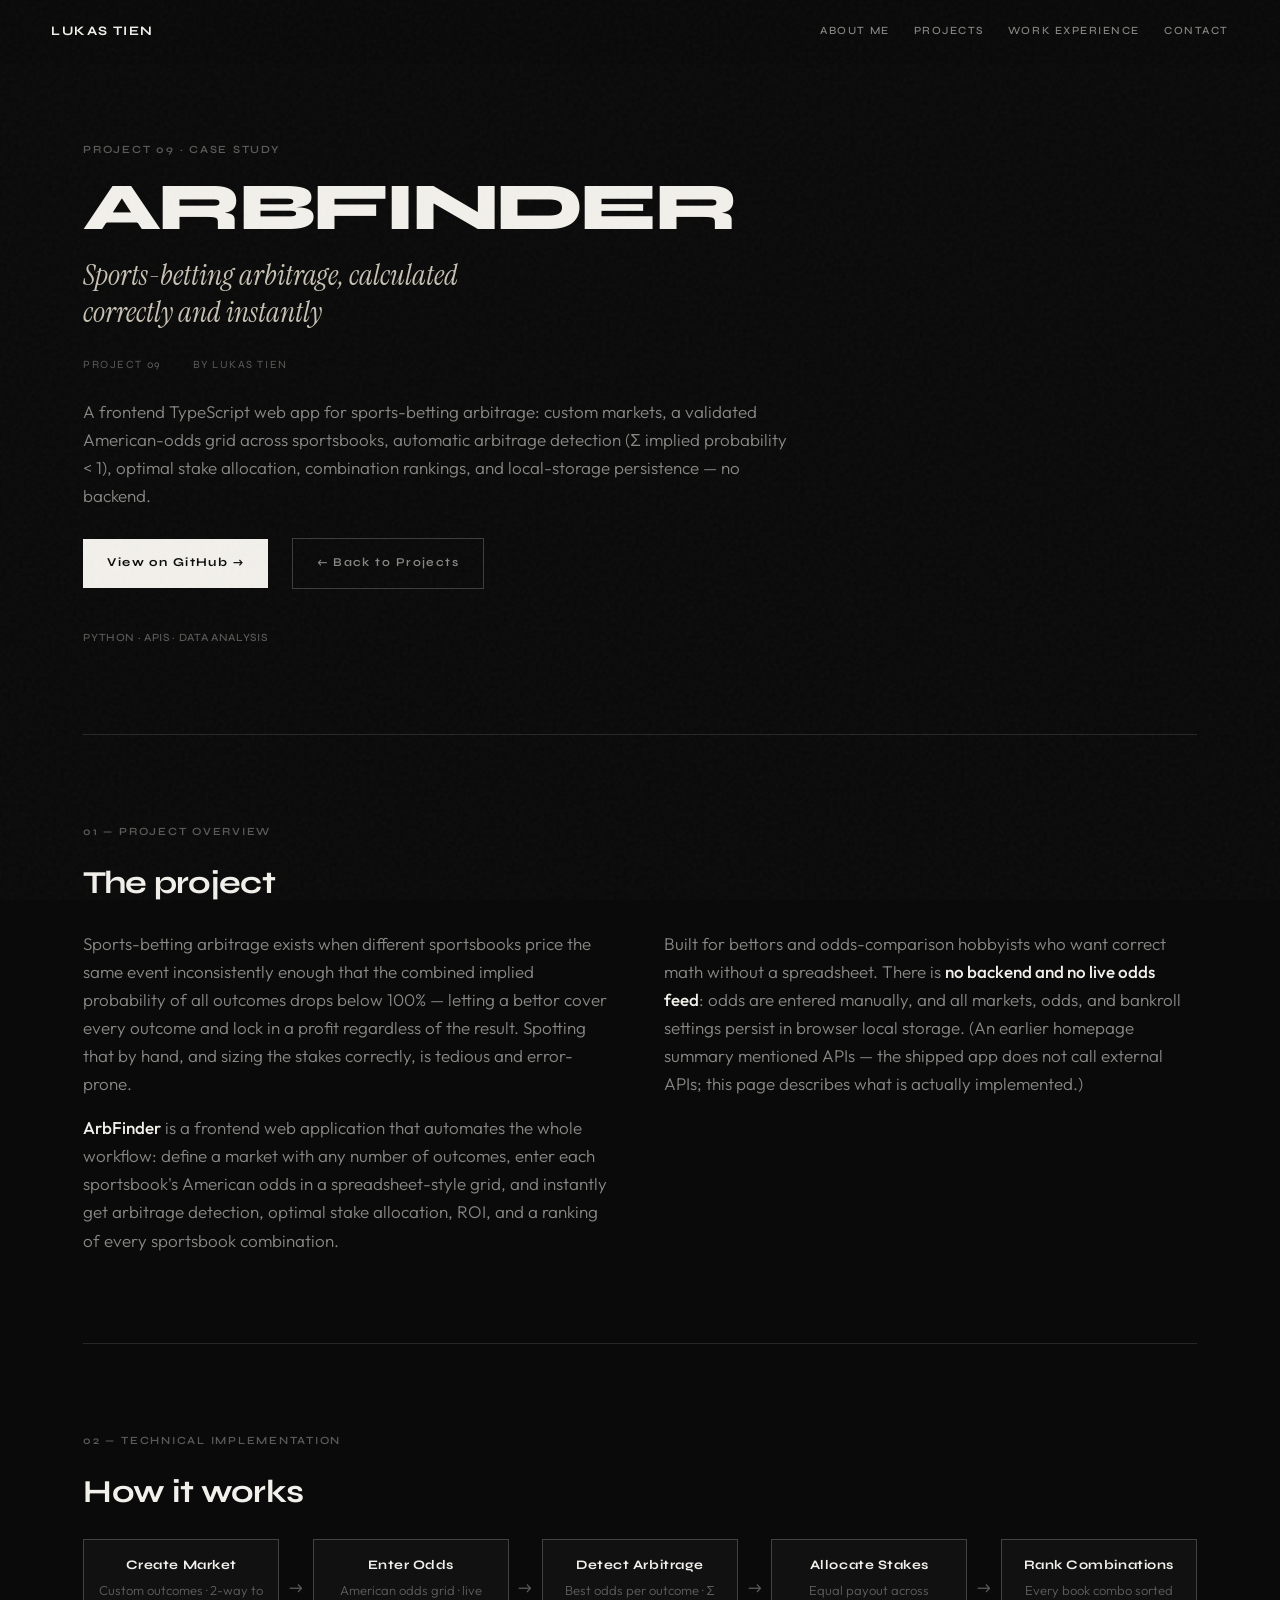
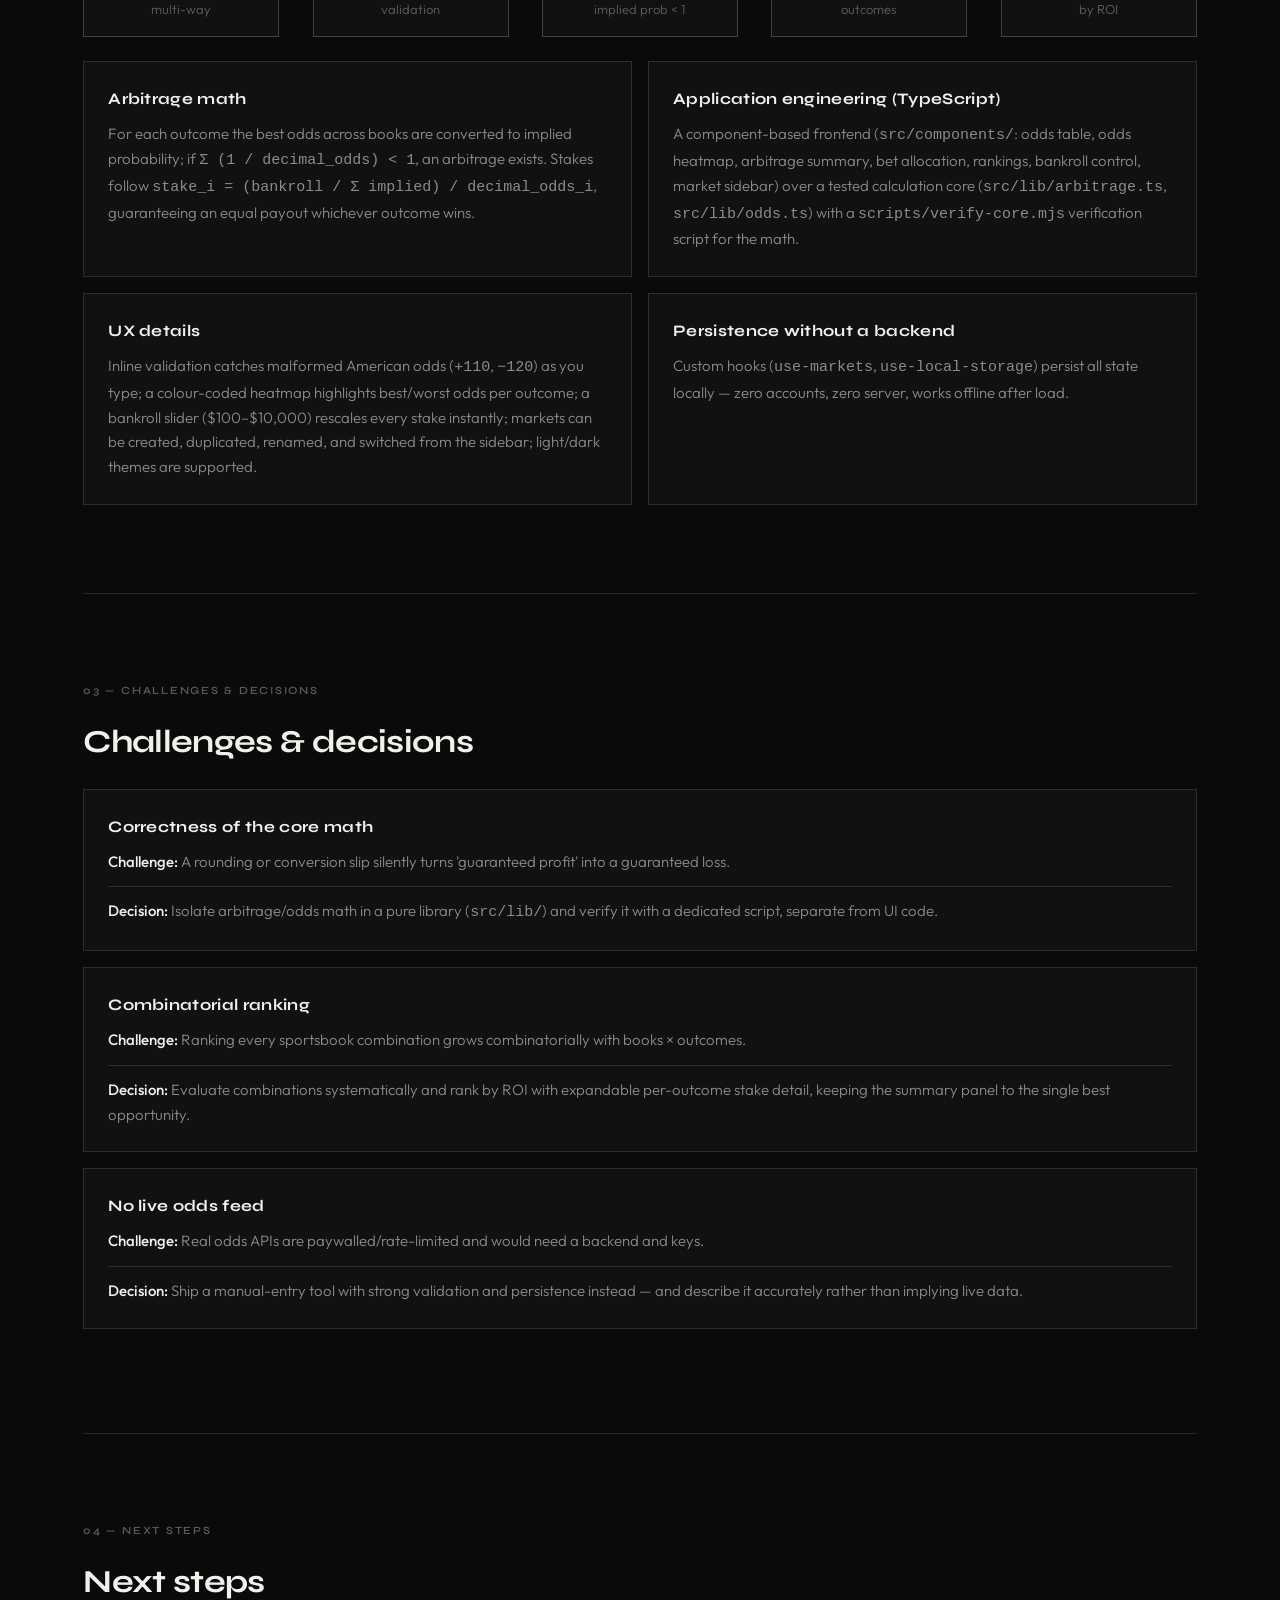
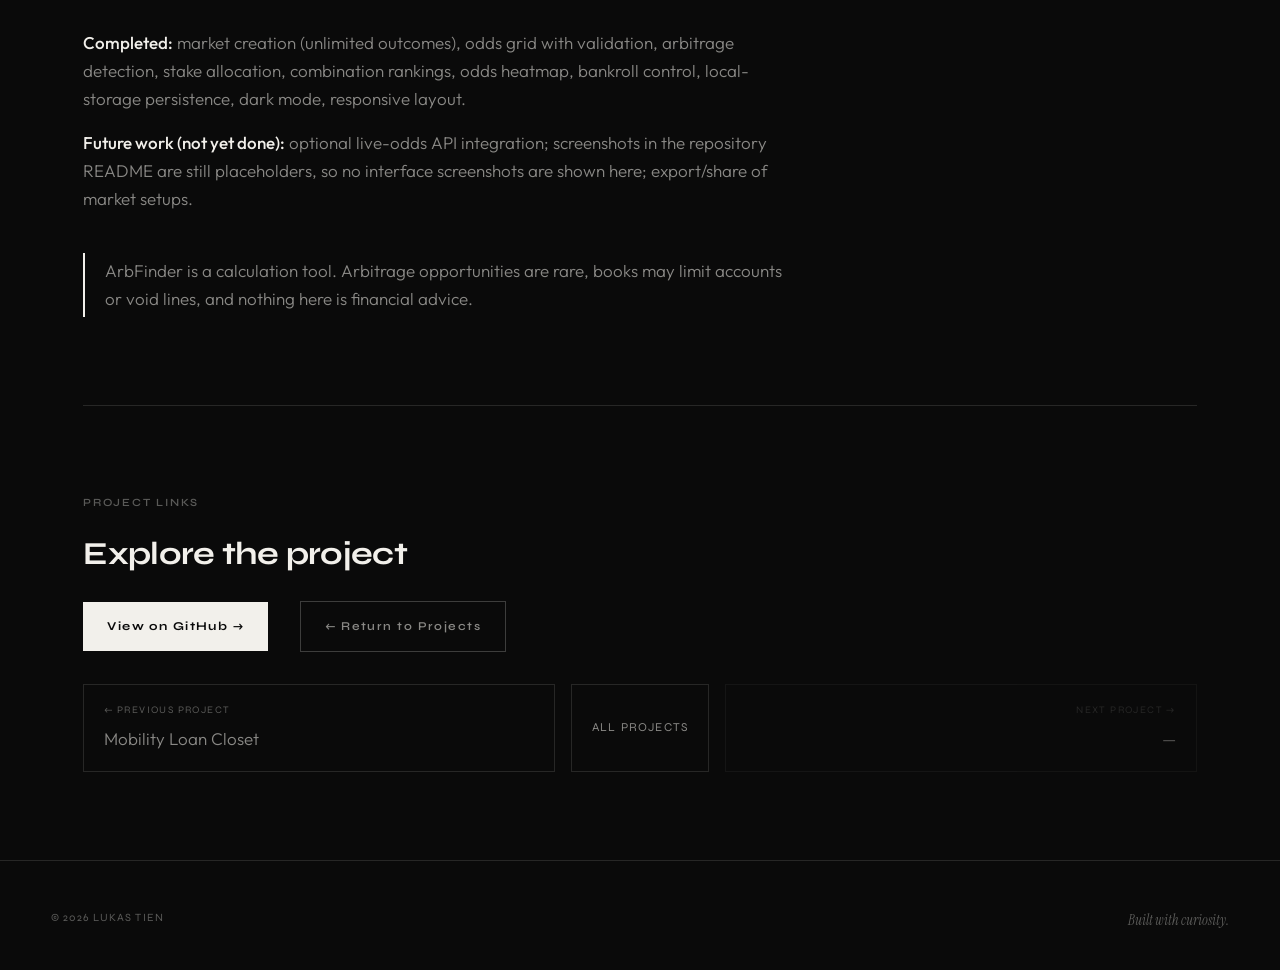
==== commit 30eba625: "Refine portfolio: About-first layout, uniform project timeline, tighter spacing" ====
--- a/projects/arbfinder/index.html
+++ b/projects/arbfinder/index.html
@@ -22,17 +22,17 @@
   <header class="site-header">
     <a href="../../index.html#top" class="logo">LUKAS TIEN</a>
     <nav class="nav" aria-label="Primary">
+      <a href="../../index.html#about">ABOUT ME</a>
       <a href="../../index.html#projects">PROJECTS</a>
       <a href="../../index.html#experience">WORK EXPERIENCE</a>
-      <a href="../../index.html#about">ABOUT ME</a>
       <a href="../../index.html#contact">CONTACT</a>
     </nav>
     <button class="nav-toggle" aria-label="Open menu" aria-expanded="false"><span></span><span></span></button>
   </header>
   <nav class="mobile-nav" aria-label="Mobile" hidden>
+    <a href="../../index.html#about">ABOUT ME</a>
     <a href="../../index.html#projects">PROJECTS</a>
     <a href="../../index.html#experience">WORK EXPERIENCE</a>
-    <a href="../../index.html#about">ABOUT ME</a>
     <a href="../../index.html#contact">CONTACT</a>
   </nav>
   <main class="case-main" id="main">
--- a/styles.css
+++ b/styles.css
@@ -217,60 +217,44 @@
 }
 
 .section {
-  padding-top: var(--space-2xl);
-  padding-bottom: var(--space-2xl);
+  padding-top: clamp(3.5rem, 8vw, 5.5rem);
+  padding-bottom: clamp(3.5rem, 8vw, 5.5rem);
   border-top: 1px solid var(--border);
 }
 
 .section-title {
   font-family: var(--font-display);
   font-weight: 700;
-  font-size: clamp(1.5rem, 3.5vw, 2.25rem);
+  font-size: clamp(1.35rem, 3vw, 1.85rem);
   letter-spacing: -0.02em;
-  margin-bottom: var(--space-lg);
-}
-
-/* ========================================
-   Hero
-   ======================================== */
-
-.hero {
-  min-height: 100vh;
-  min-height: 100dvh;
-  display: flex;
-  flex-direction: column;
-  justify-content: center;
-  padding-top: calc(var(--header-h) + var(--space-lg));
-  padding-bottom: var(--space-xl);
-  background:
-    radial-gradient(ellipse 80% 50% at 10% 0%, rgba(242, 240, 235, 0.03) 0%, transparent 55%),
-    radial-gradient(ellipse 60% 40% at 90% 80%, rgba(200, 194, 180, 0.025) 0%, transparent 50%);
-}
-
-.hero-name {
+  margin-bottom: 2.25rem;
+}
+
+/* ========================================
+   Intro (About)
+   ======================================== */
+
+.intro {
+  padding-top: calc(var(--header-h) + clamp(2.5rem, 6vw, 4.5rem));
+  padding-bottom: clamp(3.5rem, 8vw, 5.5rem);
+}
+
+.intro-name {
   font-family: var(--font-display);
   font-weight: 800;
-  font-size: clamp(3rem, 10vw, 7.5rem);
-  line-height: 0.95;
-  letter-spacing: -0.04em;
-  margin-bottom: clamp(1.25rem, 3vh, 2rem);
-}
-
-.hero-role {
-  font-family: var(--font-display);
-  font-weight: 600;
-  font-size: clamp(0.8125rem, 1.6vw, 1rem);
-  letter-spacing: 0.18em;
-  color: var(--text);
-  margin-bottom: 0.75rem;
-}
-
-.hero-fields {
+  font-size: clamp(2.5rem, 6vw, 4.25rem);
+  line-height: 1;
+  letter-spacing: -0.03em;
+  margin-bottom: 1rem;
+}
+
+.intro-role {
   font-family: var(--font-display);
   font-weight: 500;
-  font-size: clamp(0.6875rem, 1.3vw, 0.8125rem);
-  letter-spacing: 0.16em;
-  color: var(--text-muted);
+  font-size: clamp(0.8125rem, 1.5vw, 0.9375rem);
+  letter-spacing: 0.06em;
+  color: var(--text-muted);
+  margin-bottom: 2.5rem;
 }
 
 /* ========================================
@@ -358,7 +342,7 @@
 .timeline-heading {
   font-family: var(--font-display);
   font-weight: 700;
-  font-size: clamp(1.15rem, 2.8vw, 1.75rem);
+  font-size: clamp(1.05rem, 2.4vw, 1.45rem);
   letter-spacing: -0.02em;
   line-height: 1.2;
   margin-bottom: 0.75rem;
@@ -379,165 +363,14 @@
 .timeline-tech {
   font-family: var(--font-display);
   font-weight: 500;
-  font-size: 0.625rem;
-  letter-spacing: 0.14em;
+  font-size: 0.6875rem;
+  letter-spacing: 0.06em;
   color: var(--text-faint);
-  margin-bottom: 0.85rem;
-}
-
-.timeline-repo {
-  display: inline-block;
-  font-family: var(--font-display);
-  font-weight: 600;
-  font-size: 0.6875rem;
-  letter-spacing: 0.1em;
-  color: var(--text-muted);
-  border-bottom: 1px solid var(--border);
-  padding-bottom: 0.15rem;
-  transition: color 0.25s var(--ease), border-color 0.25s var(--ease);
-}
-
-.timeline-repo:hover {
-  color: var(--text);
-  border-bottom-color: var(--text);
-}
-
-/* ========================================
-   Featured Project
-   ======================================== */
-
-.featured-project {
-  border: 1px solid var(--border-strong);
-  background: var(--bg-elevated);
-  margin-bottom: var(--space-xl);
-}
-
-.featured-media {
-  position: relative;
-  border-bottom: 1px solid var(--border);
-  overflow: hidden;
-}
-
-.featured-media img {
-  width: 100%;
-  height: auto;
-  transition: transform 0.6s var(--ease), opacity 0.3s var(--ease);
-}
-
-.featured-media a:hover img,
-.featured-media a:focus-visible img {
-  transform: scale(1.015);
-  opacity: 0.92;
-}
-
-.featured-media a:focus-visible {
-  outline: 2px solid var(--text);
-  outline-offset: -2px;
-}
-
-.featured-badge {
-  position: absolute;
-  top: 1rem;
-  left: 1rem;
-  font-family: var(--font-display);
-  font-weight: 700;
-  font-size: 0.625rem;
-  letter-spacing: 0.16em;
-  color: var(--bg);
-  background: var(--text);
-  padding: 0.4rem 0.7rem;
-  pointer-events: none;
-}
-
-.featured-body {
-  padding: clamp(1.5rem, 3.5vw, 2.75rem);
-}
-
-.featured-heading {
-  font-family: var(--font-display);
-  font-weight: 800;
-  font-size: clamp(1.6rem, 4vw, 2.6rem);
-  letter-spacing: -0.03em;
-  line-height: 1.05;
-  margin-bottom: 0.5rem;
-}
-
-.featured-subtitle {
-  font-family: var(--font-serif);
-  font-style: italic;
-  font-size: clamp(1.05rem, 2vw, 1.3rem);
-  color: var(--accent-serif);
-  margin-bottom: 1.25rem;
-}
-
-.featured-highlights {
-  display: grid;
-  grid-template-columns: 1fr 1fr;
-  gap: 0.85rem 2rem;
-  margin: 1.5rem 0;
-  padding: 1.25rem 0;
-  border-top: 1px solid var(--border);
-  border-bottom: 1px solid var(--border);
-}
-
-.featured-highlights li {
-  position: relative;
-  padding-left: 1rem;
-  color: var(--text-muted);
-  font-size: 0.9375rem;
-  line-height: 1.55;
-}
-
-.featured-highlights li::before {
-  content: "";
-  position: absolute;
-  left: 0;
-  top: 0.65em;
-  width: 0.35rem;
-  height: 1px;
-  background: var(--border-strong);
-}
-
-.featured-highlights strong {
-  color: var(--text);
-  font-weight: 500;
-}
-
-.featured-links {
-  display: flex;
-  flex-wrap: wrap;
-  align-items: center;
-  gap: 1rem 2rem;
-  margin-top: 1.5rem;
-}
-
-.featured-cta {
-  font-family: var(--font-display);
-  font-weight: 700;
-  font-size: 0.75rem;
-  letter-spacing: 0.12em;
-  color: var(--bg);
-  background: var(--text);
-  padding: 0.85rem 1.4rem;
-  transition: opacity 0.25s var(--ease), transform 0.25s var(--ease);
-}
-
-.featured-cta:hover,
-.featured-cta:focus-visible {
-  opacity: 0.85;
-  transform: translateY(-1px);
-}
-
-@media (max-width: 780px) {
-  .featured-highlights {
-    grid-template-columns: 1fr;
-  }
-
-  .featured-links {
-    flex-direction: column;
-    align-items: flex-start;
-  }
-}
+  margin-bottom: 0;
+  line-height: 1.6;
+}
+
+
 
 /* ========================================
    Work Experience
@@ -606,11 +439,11 @@
 .about-lead {
   font-family: var(--font-display);
   font-weight: 700;
-  font-size: clamp(1.5rem, 4vw, 2.75rem);
+  font-size: clamp(1.35rem, 3.5vw, 2.25rem);
   line-height: 1.15;
   letter-spacing: -0.025em;
   max-width: 18ch;
-  margin-bottom: var(--space-lg);
+  margin-bottom: 1.75rem;
 }
 
 .about-content {
@@ -712,23 +545,23 @@
     display: flex;
   }
 
-  .hero {
+  .intro {
     padding-top: calc(var(--header-h) + 2rem);
-    padding-bottom: 3rem;
-  }
-
-  .hero-name {
-    font-size: clamp(2.75rem, 14vw, 4.5rem);
-  }
-
-  .hero-fields {
-    letter-spacing: 0.1em;
+    padding-bottom: 3.5rem;
+  }
+
+  .intro-name {
+    font-size: clamp(2.25rem, 11vw, 3rem);
+  }
+
+  .intro-role {
     line-height: 1.6;
+    margin-bottom: 2rem;
   }
 
   .section {
-    padding-top: var(--space-xl);
-    padding-bottom: var(--space-xl);
+    padding-top: 3.5rem;
+    padding-bottom: 3.5rem;
   }
 
   .timeline::before {
@@ -844,22 +677,4 @@
   outline-offset: 3px;
 }
 
-.timeline-view {
-  position: relative;
-  z-index: 2;
-  display: inline-block;
-  font-family: var(--font-display);
-  font-weight: 600;
-  font-size: 0.6875rem;
-  letter-spacing: 0.1em;
-  color: var(--text-muted);
-  border-bottom: 1px solid var(--border);
-  padding: 0.35rem 0 0.15rem;
-  transition: color 0.25s var(--ease), border-color 0.25s var(--ease);
-}
-
-.timeline-view:hover,
-.timeline-view:focus-visible {
-  color: var(--text);
-  border-bottom-color: var(--text);
-}
+
